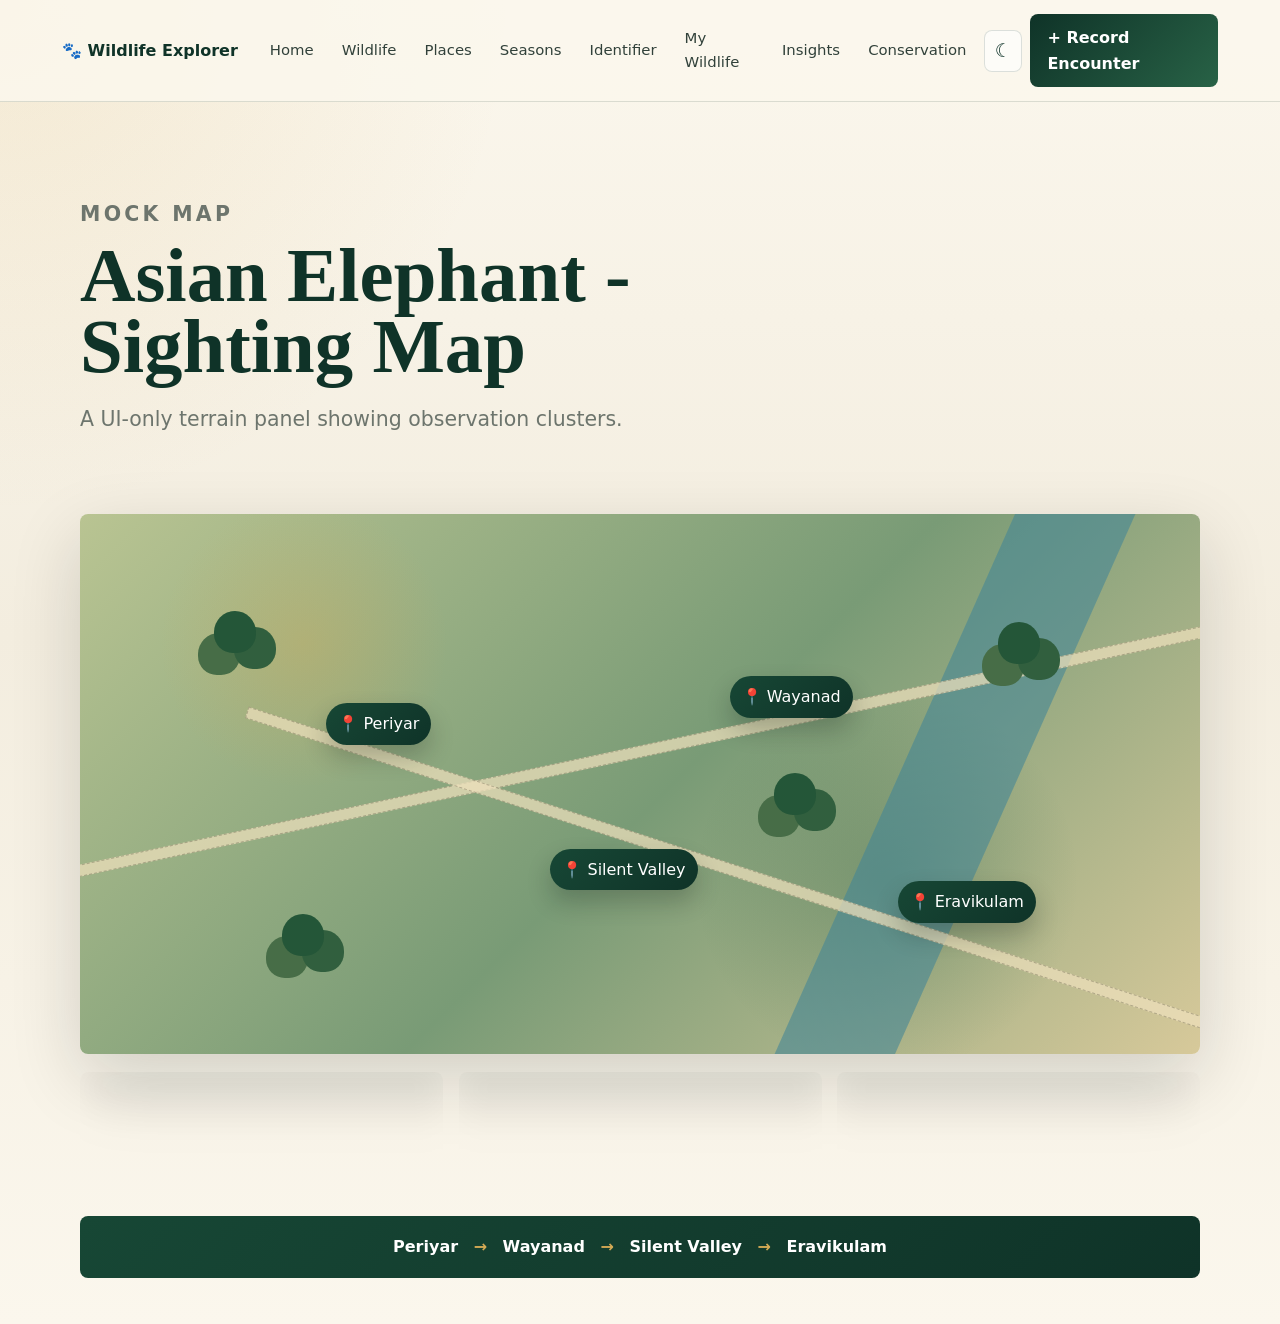
==== animal-map.html @ a48fb43b "fixed directory" ====
<!doctype html>
<html lang="en">
<head><meta charset="utf-8"><meta name="viewport" content="width=device-width, initial-scale=1"><title>Wildlife Explorer | Sighting Map</title><link rel="stylesheet" href="css/style.css"></head>
<body data-page="animal-map">
  <header class="site-header"></header>
  <main class="page-main">
    <section class="page-title reveal"><p class="eyebrow">Mock Map</p><h1>Asian Elephant - Sighting Map</h1><p>A UI-only terrain panel showing observation clusters.</p></section>
    <section class="section">
      <div class="mock-map reveal" id="mockMap">
        <div class="river"></div><div class="road road-a"></div><div class="road road-b"></div>
        <span class="tree t1"></span><span class="tree t2"></span><span class="tree t3"></span><span class="tree t4"></span>
        <button class="map-pin" style="left:22%;top:35%" data-place="Periyar">📍 Periyar</button>
        <button class="map-pin" style="left:58%;top:30%" data-place="Wayanad">📍 Wayanad</button>
        <button class="map-pin" style="left:42%;top:62%" data-place="Silent Valley">📍 Silent Valley</button>
        <button class="map-pin" style="left:73%;top:68%" data-place="Eravikulam">📍 Eravikulam</button>
        <div class="map-popup" id="mapPopup"><strong>Asian Elephant</strong><span>Periyar</span><span>19 September 2026</span><span>6:42 PM</span><span>Monsoon</span></div>
      </div>
      <div class="stat-grid map-stats"><article class="stat-card reveal"><strong data-count="12">0</strong><span>Total Sightings</span></article><article class="stat-card reveal"><strong data-count="4">0</strong><span>Locations</span></article><article class="stat-card reveal"><strong data-count="3">0</strong><span>Seasons</span></article></div>
      <div class="journey reveal">Periyar <span>→</span> Wayanad <span>→</span> Silent Valley <span>→</span> Eravikulam</div>
    </section>
  </main>
  <script src="js/script.js"></script>
</body>
</html>
---- css/style.css ----
:root {
  --forest: #0f3328;
  --forest-2: #174735;
  --charcoal: #101916;
  --moss: #58755b;
  --gold: #d5aa55;
  --sand: #e7dcc4;
  --cream: #fbf7ed;
  --muted: #6d756d;
  --line: rgba(15, 51, 40, .14);
  --glass: rgba(255, 255, 255, .78);
  --surface: rgba(255, 255, 255, .84);
  --surface-strong: #ffffff;
  --chip-bg: #f6ecd1;
  --chip-text: #15382c;
  --active-text: #ffffff;
  --shadow: 0 24px 70px rgba(16, 25, 22, .16);
  --radius: 8px;
}

html[data-theme="dark"] {
  --forest: #9bf0b5;
  --forest-2: #173726;
  --charcoal: #f4fff7;
  --moss: #bde0a8;
  --gold: #ffd56f;
  --sand: #2b342c;
  --cream: #101916;
  --muted: #d1dfd6;
  --line: rgba(244, 255, 247, .2);
  --glass: rgba(18, 34, 27, .94);
  --surface: rgba(19, 39, 30, .96);
  --surface-strong: #182d24;
  --chip-bg: #f0e3bc;
  --chip-text: #0d271d;
  --active-text: #08140f;
  --shadow: 0 24px 70px rgba(0, 0, 0, .44);
}

* { box-sizing: border-box; }
html { scroll-behavior: smooth; }
body {
  margin: 0;
  color: var(--charcoal);
  background:
    radial-gradient(circle at top left, rgba(213, 170, 85, .16), transparent 32rem),
    linear-gradient(180deg, #fbf7ed 0%, #f3eddf 48%, #fbf7ed 100%);
  font-family: Inter, ui-sans-serif, system-ui, -apple-system, BlinkMacSystemFont, "Segoe UI", sans-serif;
  line-height: 1.6;
  transition: background .25s ease, color .25s ease;
  animation: pageFade .45s ease both;
}

html[data-theme="dark"] body {
  background:
    radial-gradient(circle at top left, rgba(239, 200, 111, .12), transparent 32rem),
    linear-gradient(180deg, #07110e 0%, #101916 48%, #07110e 100%);
}

a { color: inherit; text-decoration: none; }
img { display: block; max-width: 100%; }
button, input, select { font: inherit; }

.site-header {
  position: sticky;
  top: 0;
  z-index: 50;
  background: rgba(251, 247, 237, .86);
  backdrop-filter: blur(20px);
  border-bottom: 1px solid var(--line);
}

html[data-theme="dark"] .site-header {
  background: rgba(7, 17, 14, .86);
}

.nav-shell {
  max-width: 1200px;
  margin: 0 auto;
  padding: 14px 22px;
  display: flex;
  align-items: center;
  justify-content: space-between;
  gap: 22px;
}

.logo {
  font-weight: 850;
  color: var(--forest);
  letter-spacing: 0;
  white-space: nowrap;
}

.nav-links {
  display: flex;
  align-items: center;
  gap: 8px;
}

.nav-links a:not(.btn) {
  color: #31413a;
  font-size: .93rem;
  padding: 9px 10px;
  border-radius: var(--radius);
}

html[data-theme="dark"] .nav-links a:not(.btn) {
  color: #d6e5da;
}

.nav-links a.active,
.nav-links a:not(.btn):hover {
  color: var(--forest);
  background: rgba(15, 51, 40, .08);
}

html[data-theme="dark"] .nav-links a.active,
html[data-theme="dark"] .nav-links a:not(.btn):hover {
  color: #07110e;
  background: linear-gradient(135deg, #ffd56f, #9bf0b5);
}

.menu-toggle {
  display: none;
  width: 44px;
  height: 44px;
  border: 1px solid var(--line);
  border-radius: var(--radius);
  background: var(--cream);
}

.theme-toggle {
  width: 42px;
  height: 42px;
  display: inline-grid;
  place-items: center;
  border: 1px solid var(--line);
  border-radius: var(--radius);
  color: var(--forest);
  background: rgba(255, 255, 255, .66);
  cursor: pointer;
  transition: transform .22s ease, background .22s ease, box-shadow .22s ease, color .22s ease;
}

.theme-toggle:hover {
  transform: translateY(-2px);
  box-shadow: 0 14px 30px rgba(16, 25, 22, .14);
}

.theme-icon {
  font-size: 1.18rem;
  line-height: 1;
}

html[data-theme="dark"] .theme-toggle,
html[data-theme="dark"] .menu-toggle,
html[data-theme="dark"] .nav-links {
  background: rgba(20, 32, 27, .88);
}

.menu-toggle span {
  display: block;
  width: 20px;
  height: 2px;
  margin: 5px auto;
  background: linear-gradient(135deg, var(--forest-2), #0f3328);
}

.btn {
  display: inline-flex;
  align-items: center;
  justify-content: center;
  min-height: 42px;
  padding: 11px 17px;
  border: 0;
  border-radius: var(--radius);
  font-weight: 800;
  cursor: pointer;
  position: relative;
  overflow: hidden;
  transition: transform .22s ease, box-shadow .22s ease, background .22s ease, color .22s ease;
}

.btn:hover { transform: translateY(-2px); box-shadow: 0 14px 30px rgba(16, 25, 22, .18); }
.btn-primary { color: white; background: linear-gradient(135deg, var(--forest), #286246); }
.btn-ghost { color: white; border: 1px solid rgba(255,255,255,.48); background: rgba(255,255,255,.13); backdrop-filter: blur(12px); }
.btn-light { color: var(--chip-text); background: var(--chip-bg); }

.btn::after {
  content: "";
  position: absolute;
  inset: 0;
  background: linear-gradient(110deg, transparent 0%, rgba(255,255,255,.34) 48%, transparent 70%);
  transform: translateX(-120%);
  transition: transform .45s ease;
}

.btn:hover::after { transform: translateX(120%); }

html[data-theme="dark"] .btn-primary,
html[data-theme="dark"] .chip.active,
html[data-theme="dark"] .season-cards button.active,
html[data-theme="dark"] .season-strip .active {
  color: var(--active-text);
  background: linear-gradient(135deg, #efc86f, #8ed7a5);
}

.hero {
  min-height: 86vh;
  position: relative;
  display: grid;
  align-items: end;
  isolation: isolate;
  background:
    linear-gradient(135deg, rgba(15, 51, 40, .9), rgba(16, 25, 22, .42)),
    var(--hero),
    linear-gradient(135deg, var(--forest), var(--moss));
  background-size: cover;
  background-position: center;
  animation: heroDrift 18s ease-in-out infinite alternate;
}

.hero::after {
  content: "";
  position: absolute;
  inset: 0;
  z-index: -1;
  pointer-events: none;
  background-image:
    linear-gradient(120deg, rgba(255,255,255,.16) 0 1px, transparent 1px 100%),
    linear-gradient(120deg, rgba(255,213,111,.12) 0 1px, transparent 1px 100%);
  background-size: 92px 92px, 148px 148px;
  opacity: .24;
  animation: rainLines 7s linear infinite;
}

.compact-hero { min-height: 58vh; }

.home-hero {
  background:
    linear-gradient(90deg, rgba(7, 17, 14, .9) 0%, rgba(15, 51, 40, .72) 38%, rgba(15, 51, 40, .22) 68%, rgba(7, 17, 14, .1) 100%),
    var(--hero),
    linear-gradient(135deg, var(--forest), var(--moss));
  background-size: cover;
  background-position: center, right center, center;
}

.home-hero .hero-overlay {
  background: linear-gradient(180deg, rgba(16,25,22,.02), rgba(16,25,22,.36));
}
.hero-overlay {
  position: absolute;
  inset: 0;
  z-index: -1;
  background: linear-gradient(180deg, rgba(16,25,22,.05), rgba(16,25,22,.72));
}

.hero-content {
  width: min(1120px, calc(100% - 40px));
  margin: 0 auto;
  padding: 100px 0 82px;
  color: white;
}

.hero-content h1,
.page-title h1 {
  margin: 0;
  max-width: 760px;
  font-family: Georgia, "Times New Roman", serif;
  font-size: clamp(3rem, 7vw, 6.8rem);
  line-height: .92;
  letter-spacing: 0;
}

.hero-content p,
.page-title p {
  max-width: 650px;
  font-size: clamp(1rem, 2vw, 1.28rem);
  color: rgba(255,255,255,.86);
}

.page-title p { color: var(--muted); }
.hero-actions { display: flex; gap: 12px; flex-wrap: wrap; margin-top: 28px; }
.eyebrow {
  margin: 0 0 10px;
  color: var(--gold);
  font-size: .78rem;
  font-weight: 900;
  text-transform: uppercase;
  letter-spacing: .16em;
}

.section, .page-title {
  width: min(1120px, calc(100% - 40px));
  margin: 0 auto;
}

.page-main { padding-top: 58px; }
.section { padding: 46px 0; }
.page-title { padding: 38px 0 12px; }
.page-title h1 { color: var(--forest); font-size: clamp(2.6rem, 6vw, 5rem); }
.page-title p { color: var(--muted); }
.section-heading { margin-bottom: 20px; }
.section-heading h2, .chart-card h2, .season-panel h2 {
  margin: 0;
  color: var(--forest);
  font-family: Georgia, "Times New Roman", serif;
  font-size: clamp(1.8rem, 4vw, 3rem);
}

.stat-grid {
  display: grid;
  grid-template-columns: repeat(5, minmax(0, 1fr));
  gap: 16px;
}

.stat-card, .info-card, .fact-card, .chart-card, .identifier-shell, .form-shell, .filters-panel {
  border: 1px solid var(--line);
  border-radius: var(--radius);
  background: var(--glass);
  box-shadow: var(--shadow);
  backdrop-filter: blur(16px);
  transition: transform .24s ease, border-color .24s ease, box-shadow .24s ease;
}

.stat-card:hover, .info-card:hover, .fact-card:hover, .chart-card:hover {
  transform: translateY(-4px);
  border-color: rgba(213, 170, 85, .46);
}

.stat-card {
  min-height: 126px;
  padding: 20px;
  display: grid;
  align-content: center;
  gap: 8px;
}

.stat-card .icon { font-size: 1.9rem; }
.stat-card strong {
  color: var(--forest);
  font-size: clamp(1.55rem, 3vw, 2.25rem);
  line-height: 1;
}
.stat-card span { color: var(--muted); font-weight: 750; }

.encounter-feature {
  display: grid;
  grid-template-columns: minmax(260px, 42%) 1fr;
  gap: 28px;
  overflow: hidden;
  border-radius: var(--radius);
  background: linear-gradient(135deg, var(--forest-2), #0f3328);
  color: white;
  box-shadow: var(--shadow);
}

.encounter-feature img {
  width: 100%;
  height: 100%;
  min-height: 330px;
  object-fit: cover;
}

.encounter-feature > div { padding: 38px; align-self: center; }
.encounter-feature h2 { margin: 0; font-family: Georgia, "Times New Roman", serif; font-size: clamp(2rem, 5vw, 4rem); }
.meta-line { display: flex; gap: 10px; flex-wrap: wrap; margin: 18px 0 24px; }
.meta-line span { padding: 7px 10px; border-radius: var(--radius); background: rgba(255,255,255,.13); }

.card-grid, .place-grid, .encounter-grid, .info-grid, .medal-grid, .analytics-grid {
  display: grid;
  grid-template-columns: repeat(4, minmax(0, 1fr));
  gap: 18px;
}

.wildlife-grid {
  grid-template-columns: repeat(3, minmax(0, 1fr));
  gap: 24px;
}

.animal-card, .place-card, .encounter-card {
  overflow: hidden;
  border: 1px solid var(--line);
  border-radius: var(--radius);
  background: var(--surface);
  box-shadow: 0 18px 45px rgba(16,25,22,.11);
  transition: transform .24s ease, box-shadow .24s ease, border-color .24s ease;
}

html[data-theme="dark"] .animal-card,
html[data-theme="dark"] .encounter-card,
html[data-theme="dark"] .timeline div,
html[data-theme="dark"] .season-panel,
html[data-theme="dark"] .season-strip span,
html[data-theme="dark"] .suggestion-card,
html[data-theme="dark"] input,
html[data-theme="dark"] select,
html[data-theme="dark"] .chip,
html[data-theme="dark"] .season-cards button {
  background: var(--surface);
  color: var(--charcoal);
}

.animal-card:hover, .place-card:hover, .encounter-card:hover {
  transform: translateY(-6px);
  box-shadow: var(--shadow);
}

.image-frame {
  height: 210px;
  overflow: hidden;
  background: linear-gradient(135deg, var(--forest), var(--moss));
}

.image-frame img { width: 100%; height: 100%; object-fit: cover; transition: transform .45s ease; }
.animal-card:hover img, .place-card:hover img, .encounter-card:hover img { transform: scale(1.06); }
.card-body { padding: 18px; }
.animal-card .card-body {
  padding: 20px;
  display: flex;
  min-height: 286px;
  flex-direction: column;
}
.card-body h3 { margin: 0 0 6px; color: var(--forest); font-size: 1.15rem; }
.card-body p { margin: 0 0 14px; color: var(--muted); }
.card-actions {
  display: flex;
  align-items: flex-start;
  flex-direction: column;
  gap: 12px;
  margin-top: auto;
  padding-top: 8px;
}
.card-actions .btn {
  width: auto;
  min-height: 44px;
}
.status-pill {
  display: inline-flex;
  align-items: center;
  min-height: 28px;
  padding: 4px 9px;
  border-radius: 999px;
  color: var(--chip-text);
  background: var(--chip-bg);
  font-size: .78rem;
  font-weight: 850;
}
.endangered { color: #641d12; background: #ffd0c2; }

.conservation-band {
  display: flex;
  align-items: center;
  justify-content: space-between;
  gap: 22px;
  padding: 36px;
  border-radius: var(--radius);
  color: white;
  background:
    linear-gradient(135deg, rgba(15,51,40,.94), rgba(88,117,91,.72)),
    url("https://images.unsplash.com/photo-1516026672322-bc52d61a55d5?auto=format&fit=crop&w=1400&q=80") center/cover;
  box-shadow: var(--shadow);
}
.conservation-band h2 { margin: 0; font-family: Georgia, "Times New Roman", serif; font-size: clamp(2rem, 5vw, 4rem); }

.toolbar, .filters-panel {
  display: flex;
  gap: 12px;
  flex-wrap: wrap;
  align-items: center;
  margin-bottom: 22px;
}

.search-input, input, select {
  min-height: 48px;
  padding: 12px 14px;
  border: 1px solid var(--line);
  border-radius: var(--radius);
  background: var(--surface);
  color: var(--charcoal);
  outline: none;
}

html[data-theme="dark"] .search-input,
html[data-theme="dark"] input,
html[data-theme="dark"] select {
  background: rgba(7, 17, 14, .72);
  color: var(--charcoal);
}

.search-input { flex: 1 1 280px; }
.filter-row { display: flex; gap: 8px; flex-wrap: wrap; }
.chip, .season-cards button {
  min-height: 42px;
  border: 1px solid var(--line);
  border-radius: var(--radius);
  background: var(--chip-bg);
  color: var(--chip-text);
  font-weight: 850;
  cursor: pointer;
  transition: transform .2s ease, box-shadow .2s ease, background .2s ease, color .2s ease;
}
.chip { padding: 9px 14px; }
.chip:hover, .season-cards button:hover {
  transform: translateY(-2px);
  box-shadow: 0 12px 24px rgba(16,25,22,.14);
}
.chip.active, .season-cards button.active { color: var(--active-text); background: var(--forest); }

.info-grid { grid-template-columns: repeat(3, minmax(0, 1fr)); }
.info-card, .fact-card, .chart-card { padding: 22px; }
.info-card h3 { margin: 0 0 8px; color: var(--forest); }
.facts-grid { grid-template-columns: repeat(3, minmax(0, 1fr)); }
.timeline {
  border-left: 3px solid var(--gold);
  display: grid;
  gap: 18px;
  margin-bottom: 22px;
}
.timeline div {
  position: relative;
  margin-left: 22px;
  padding: 16px 18px;
  border-radius: var(--radius);
  background: var(--surface);
  border: 1px solid var(--line);
}
.timeline div::before {
  content: "";
  position: absolute;
  left: -31px;
  top: 22px;
  width: 14px;
  height: 14px;
  border-radius: 50%;
  background: var(--gold);
  box-shadow: 0 0 0 5px rgba(213,170,85,.22);
}
.timeline time, .timeline span { display: block; color: var(--muted); }
.timeline strong { color: var(--forest); font-size: 1.15rem; }

.mock-map {
  position: relative;
  min-height: 540px;
  overflow: hidden;
  border-radius: var(--radius);
  background:
    radial-gradient(circle at 20% 24%, rgba(213,170,85,.32), transparent 9rem),
    radial-gradient(circle at 72% 68%, rgba(28,89,61,.28), transparent 12rem),
    linear-gradient(135deg, #b9c492, #799b76 52%, #d7c99a);
  box-shadow: var(--shadow);
}
.river, .road { position: absolute; pointer-events: none; }
.river {
  inset: -10% 18% auto auto;
  width: 110px;
  height: 130%;
  background: rgba(66,133,151,.58);
  transform: rotate(24deg);
  filter: blur(.4px);
  animation: riverFlow 6s ease-in-out infinite alternate;
}
.road {
  width: 120%;
  height: 12px;
  background: rgba(239,225,189,.72);
  border: 1px dashed rgba(74,70,52,.32);
}
.road-a { left: -8%; top: 42%; transform: rotate(-12deg); }
.road-b { left: 12%; top: 74%; transform: rotate(18deg); }
.tree {
  position: absolute;
  width: 42px;
  height: 42px;
  border-radius: 50% 50% 45% 45%;
  background: #245638;
  box-shadow: 20px 16px 0 #315f3e, -16px 22px 0 #476d47;
  transform-origin: bottom center;
  animation: treeSway 4.8s ease-in-out infinite alternate;
}
.t1{left:12%;top:18%}.t2{left:82%;top:20%}.t3{left:18%;top:74%}.t4{left:62%;top:48%}
.map-pin {
  position: absolute;
  z-index: 3;
  border: 0;
  border-radius: 999px;
  padding: 8px 12px;
  color: var(--active-text);
  background: linear-gradient(135deg, var(--forest-2), #0f3328);
  box-shadow: 0 12px 25px rgba(16,25,22,.24);
  cursor: pointer;
  animation: pinPulse 2.2s ease-in-out infinite;
  transition: transform .2s ease, box-shadow .2s ease;
}
.map-pin:hover { transform: translateY(-3px) scale(1.04); }
.map-popup {
  position: absolute;
  left: 22%;
  top: 35%;
  z-index: 5;
  width: 210px;
  display: none;
  padding: 14px;
  border-radius: var(--radius);
  background: var(--surface-strong);
  box-shadow: var(--shadow);
}
.map-popup.open { display: grid; animation: pop .22s ease both; }
.map-popup span { color: var(--muted); }
.map-stats { grid-template-columns: repeat(3, minmax(0, 1fr)); margin-top: 18px; }
.journey {
  margin-top: 18px;
  padding: 18px;
  border-radius: var(--radius);
  background: linear-gradient(135deg, var(--forest-2), #0f3328);
  color: white;
  font-weight: 850;
  text-align: center;
}
.journey span { color: var(--gold); margin: 0 10px; }

.place-grid { grid-template-columns: repeat(3, minmax(0, 1fr)); }
.place-card {
  min-height: 360px;
  display: grid;
  align-items: end;
  color: white;
  background-size: cover;
  background-position: center;
  position: relative;
  isolation: isolate;
}
.place-card::before {
  content: "";
  position: absolute;
  inset: 0;
  z-index: -1;
  background:
    linear-gradient(180deg, rgba(16,25,22,.06), rgba(16,25,22,.88)),
    radial-gradient(circle at 18% 84%, rgba(213,170,85,.24), transparent 14rem);
}
.place-card .card-body p { color: rgba(255,255,255,.84); }
.place-card h3 { color: white; font-family: Georgia, "Times New Roman", serif; font-size: 2rem; }
.place-card .card-body { padding: 24px; }
.place-card .btn {
  width: fit-content;
  min-width: 96px;
  margin-top: 10px;
}

.medal-grid { grid-template-columns: repeat(2, minmax(0, 1fr)); }
.medal-card {
  padding: 28px;
  border-radius: var(--radius);
  background: linear-gradient(135deg, var(--forest-2), #0f3328);
  color: white;
  box-shadow: var(--shadow);
}
.medal-card span { font-size: 2.2rem; }
.medal-card h3 { margin: 4px 0; font-family: Georgia, "Times New Roman", serif; font-size: 2.2rem; }
.season-strip, .season-cards {
  display: grid;
  grid-template-columns: repeat(4, minmax(0, 1fr));
  gap: 12px;
}
.season-strip span {
  padding: 18px;
  border-radius: var(--radius);
  background: var(--chip-bg);
  color: var(--chip-text);
  font-weight: 850;
  text-align: center;
}
.season-strip .active { color: var(--active-text); background: var(--forest); }
.season-cards button { min-height: 120px; font-size: 1.25rem; }
.season-panel { margin-top: 20px; padding: 24px; border-radius: var(--radius); background: var(--surface); border: 1px solid var(--line); }
.mini-list { display: flex; gap: 10px; flex-wrap: wrap; }
.mini-list span {
  padding: 9px 12px;
  border-radius: 999px;
  background: var(--chip-bg);
  font-weight: 850;
  color: var(--chip-text);
  animation: pop .28s ease both;
}

.identifier-shell, .form-shell { padding: 24px; }
.form-grid {
  display: grid;
  grid-template-columns: repeat(2, minmax(0, 1fr));
  gap: 16px;
}
label { display: grid; gap: 7px; color: var(--forest); font-weight: 850; }

.time-field {
  align-self: start;
}

.fancy-time {
  display: grid;
  grid-template-columns: 42px 1fr auto;
  align-items: center;
  min-height: 52px;
  border: 1px solid var(--line);
  border-radius: var(--radius);
  background:
    linear-gradient(135deg, rgba(213, 170, 85, .18), rgba(142, 215, 165, .12)),
    rgba(255, 255, 255, .76);
  overflow: hidden;
  box-shadow: inset 0 1px 0 rgba(255, 255, 255, .3);
}

.fancy-time input {
  min-height: 50px;
  border: 0;
  border-radius: 0;
  background: transparent;
  font-weight: 900;
}

.time-icon {
  display: grid;
  place-items: center;
  width: 42px;
  height: 100%;
  color: #07110e;
  background: linear-gradient(135deg, #efc86f, #8ed7a5);
}

.time-period {
  margin-right: 12px;
  padding: 5px 8px;
  border-radius: 999px;
  color: var(--chip-text);
  background: var(--chip-bg);
  font-size: .76rem;
  font-weight: 950;
}

.time-presets {
  display: grid;
  grid-template-columns: repeat(4, minmax(0, 1fr));
  gap: 7px;
}

.time-presets button {
  min-height: 34px;
  border: 1px solid var(--line);
  border-radius: var(--radius);
  color: var(--chip-text);
  background: var(--chip-bg);
  font-size: .82rem;
  font-weight: 850;
  cursor: pointer;
  transition: transform .2s ease, background .2s ease;
}

.time-presets button:hover,
.time-presets button.active {
  transform: translateY(-1px);
  color: #07110e;
  background: linear-gradient(135deg, #efc86f, #8ed7a5);
}

html[data-theme="dark"] .fancy-time {
  background:
    linear-gradient(135deg, rgba(239, 200, 111, .16), rgba(142, 215, 165, .1)),
    rgba(7, 17, 14, .72);
}

html[data-theme="dark"] .time-period,
html[data-theme="dark"] .time-presets button {
  background: rgba(20, 32, 27, .78);
}

.suggestion-panel {
  margin: 18px 0;
  display: grid;
  grid-template-columns: repeat(2, minmax(0, 1fr));
  gap: 14px;
}
.suggestion-card {
  padding: 18px;
  border: 1px solid var(--line);
  border-radius: var(--radius);
  background: var(--surface);
}
.suggestion-card span { font-size: 1.7rem; }
.suggestion-card h3 { margin: 4px 0; color: var(--forest); }
.warning-card {
  display: none;
  padding: 18px;
  margin: 18px 0;
  border-radius: var(--radius);
  color: #6b3512;
  background: #f5dfb2;
}
.warning-card.show { display: grid; gap: 12px; }
.filters-panel {
  padding: 16px;
  display: grid;
  grid-template-columns: 2fr repeat(4, 1fr);
}
.encounter-grid { grid-template-columns: repeat(3, minmax(0, 1fr)); }

.modal {
  position: fixed;
  inset: 0;
  z-index: 90;
  display: none;
  place-items: center;
  padding: 20px;
  background: rgba(16,25,22,.58);
  backdrop-filter: blur(10px);
}
.modal.open { display: grid; }
.modal-card {
  position: relative;
  width: min(420px, 100%);
  padding: 34px;
  border-radius: var(--radius);
  background: var(--cream);
  text-align: center;
  box-shadow: var(--shadow);
  animation: pop .22s ease both;
}

html[data-theme="dark"] .modal-card {
  background: #101916;
}
.modal-close {
  position: absolute;
  right: 14px;
  top: 12px;
  border: 0;
  background: transparent;
  font-size: 1.7rem;
  cursor: pointer;
}
.success-icon {
  width: 66px;
  height: 66px;
  display: grid;
  place-items: center;
  margin: 0 auto 12px;
  border-radius: 50%;
  color: var(--active-text);
  background: var(--forest);
  font-size: 2rem;
  font-weight: 900;
}
@keyframes pop { from { transform: scale(.94); opacity: 0; } to { transform: scale(1); opacity: 1; } }

.analytics-grid { grid-template-columns: 1.2fr .8fr; }
.bar-chart { display: grid; gap: 14px; }
.bar-row { display: grid; grid-template-columns: 140px 1fr 34px; gap: 12px; align-items: center; }
.bar-track { height: 14px; border-radius: 999px; background: rgba(15,51,40,.1); overflow: hidden; }
.bar-fill { height: 100%; border-radius: inherit; background: linear-gradient(90deg, var(--forest), var(--gold)); }
.bar-fill {
  transform-origin: left center;
  animation: barGrow .8s ease-out both;
}
.season-bars {
  min-height: 280px;
  display: grid;
  grid-template-columns: repeat(4, 1fr);
  align-items: end;
  gap: 12px;
}
.season-bars span {
  display: flex;
  align-items: end;
  justify-content: center;
  padding: 12px 4px;
  border-radius: var(--radius) var(--radius) 0 0;
  color: white;
  background: linear-gradient(180deg, var(--gold), var(--forest));
  font-weight: 850;
  transform-origin: bottom center;
  animation: barRise .7s ease-out both;
}

.reveal { opacity: 0; transform: translateY(18px); transition: opacity .7s ease, transform .7s ease; transition-delay: var(--reveal-delay, 0ms); }
.reveal.visible { opacity: 1; transform: translateY(0); }
.reveal.visible:nth-child(2) { --reveal-delay: 70ms; }
.reveal.visible:nth-child(3) { --reveal-delay: 140ms; }
.reveal.visible:nth-child(4) { --reveal-delay: 210ms; }
.reveal.visible:nth-child(5) { --reveal-delay: 280ms; }
.reveal.visible:nth-child(6) { --reveal-delay: 350ms; }

@keyframes pageFade { from { opacity: 0; } to { opacity: 1; } }
@keyframes heroDrift { from { background-position: center, center, center; } to { background-position: center, 54% 48%, center; } }
@keyframes rainLines { from { background-position: 0 0, 0 0; } to { background-position: 92px 184px, 148px 296px; } }
@keyframes riverFlow { from { opacity: .48; } to { opacity: .72; } }
@keyframes treeSway { from { transform: rotate(-1deg); } to { transform: rotate(1.5deg); } }
@keyframes pinPulse {
  0%, 100% { box-shadow: 0 12px 25px rgba(16,25,22,.24), 0 0 0 0 rgba(213,170,85,.34); }
  50% { box-shadow: 0 14px 30px rgba(16,25,22,.28), 0 0 0 10px rgba(213,170,85,0); }
}
@keyframes barGrow { from { transform: scaleX(0); } to { transform: scaleX(1); } }
@keyframes barRise { from { transform: scaleY(.05); opacity: .4; } to { transform: scaleY(1); opacity: 1; } }

@media (prefers-reduced-motion: reduce) {
  *, *::before, *::after {
    animation-duration: .001ms !important;
    animation-iteration-count: 1 !important;
    scroll-behavior: auto !important;
    transition-duration: .001ms !important;
  }
}

@media (max-width: 980px) {
  .menu-toggle { display: block; }
  .nav-links {
    position: absolute;
    left: 20px;
    right: 20px;
    top: 72px;
    display: none;
    flex-direction: column;
    align-items: stretch;
    padding: 16px;
    border: 1px solid var(--line);
    border-radius: var(--radius);
    background: var(--cream);
    box-shadow: var(--shadow);
  }
  .nav-links.open { display: flex; }
  .nav-links a { width: 100%; }
  .stat-grid, .card-grid, .place-grid, .encounter-grid, .info-grid { grid-template-columns: repeat(2, minmax(0, 1fr)); }
  .encounter-feature, .analytics-grid, .filters-panel { grid-template-columns: 1fr; }
  .season-cards, .season-strip { grid-template-columns: repeat(2, minmax(0, 1fr)); }
}

@media (max-width: 640px) {
  .section, .page-title, .hero-content { width: min(100% - 28px, 1120px); }
  .hero { min-height: 76vh; }
  .compact-hero { min-height: 52vh; }
  .hero-actions, .conservation-band { align-items: stretch; flex-direction: column; }
  .btn { width: 100%; }
  .stat-grid, .card-grid, .place-grid, .encounter-grid, .info-grid, .medal-grid, .form-grid, .suggestion-panel, .map-stats, .facts-grid { grid-template-columns: 1fr; }
  .encounter-feature > div, .conservation-band { padding: 24px; }
  .mock-map { min-height: 430px; }
  .bar-row { grid-template-columns: 1fr; gap: 6px; }
  .season-cards, .season-strip { grid-template-columns: 1fr; }
  .time-presets { grid-template-columns: repeat(2, minmax(0, 1fr)); }
}
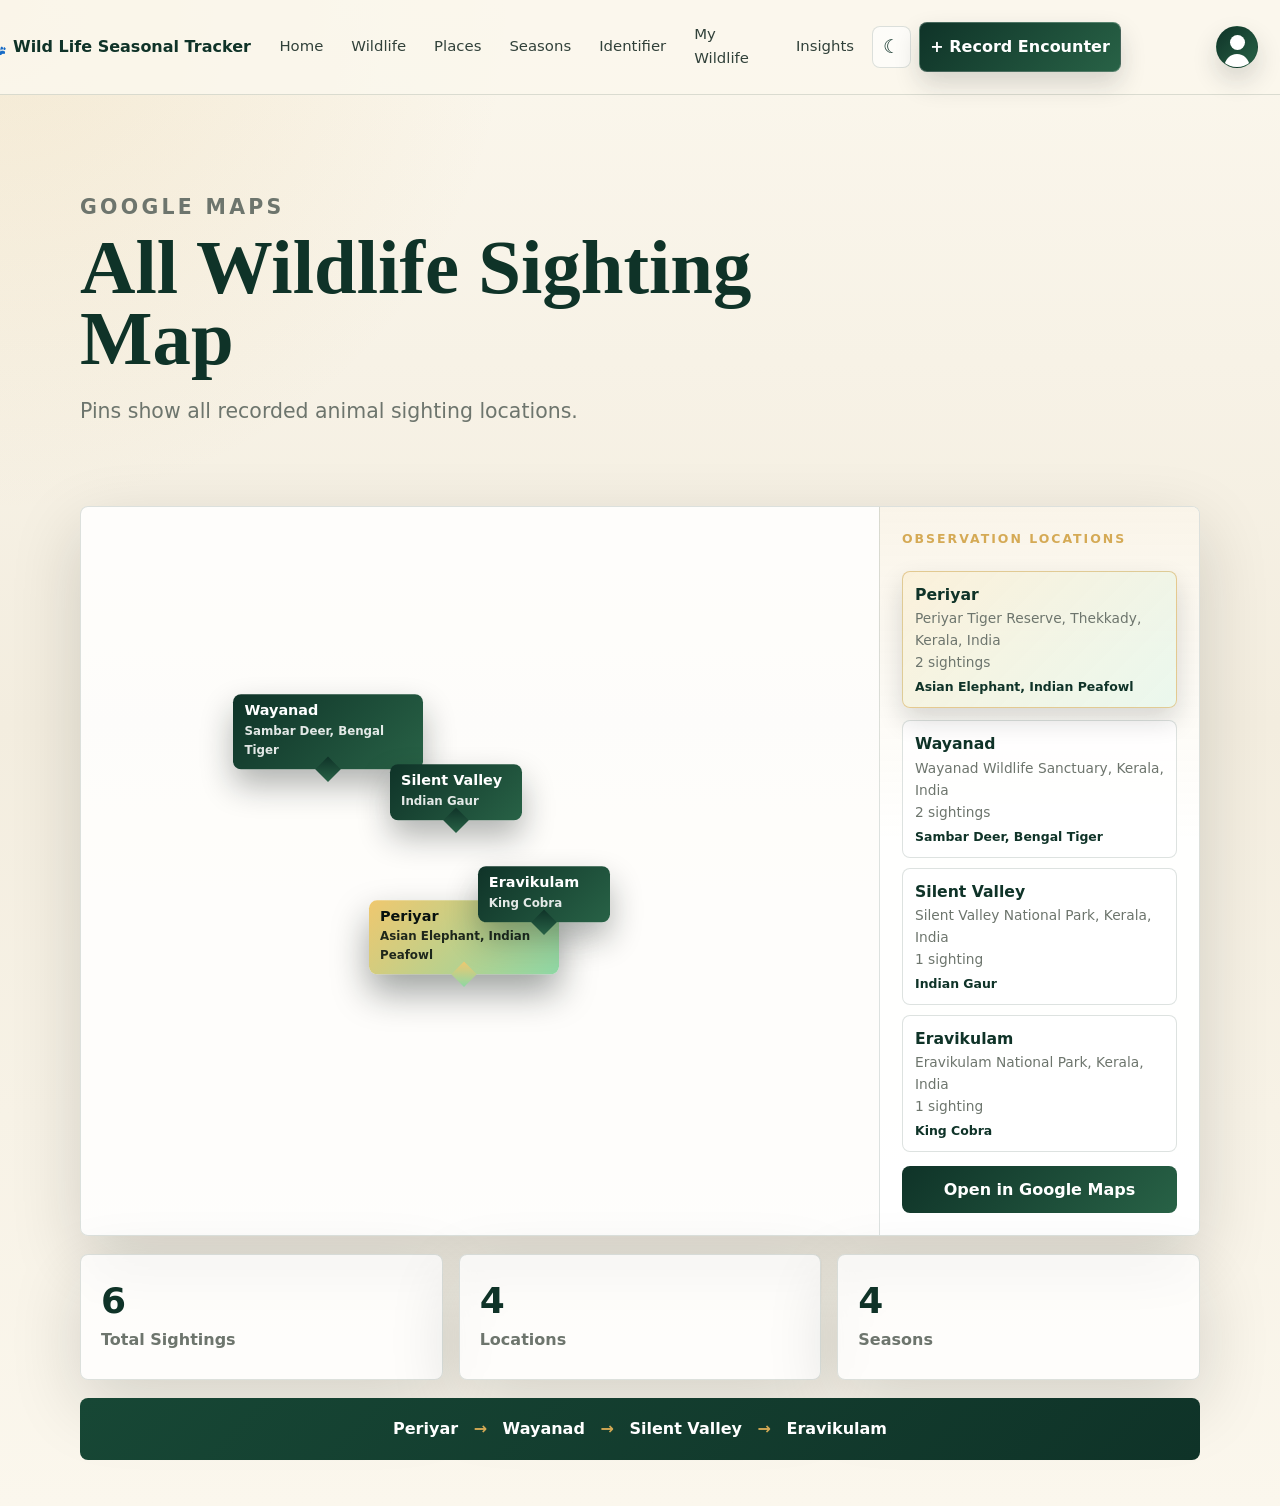
==== commit 8cbff425: "added authentication" ====
--- a/animal-map.html
+++ b/animal-map.html
@@ -1,24 +1,27 @@
 <!doctype html>
 <html lang="en">
-<head><meta charset="utf-8"><meta name="viewport" content="width=device-width, initial-scale=1"><title>Wildlife Explorer | Sighting Map</title><link rel="stylesheet" href="css/style.css"></head>
+<head><meta charset="utf-8"><meta name="viewport" content="width=device-width, initial-scale=1"><title>Wild Life Seasonal Tracker | Sighting Map</title><link rel="stylesheet" href="css/style.css"></head>
 <body data-page="animal-map">
   <header class="site-header"></header>
   <main class="page-main">
-    <section class="page-title reveal"><p class="eyebrow">Mock Map</p><h1>Asian Elephant - Sighting Map</h1><p>A UI-only terrain panel showing observation clusters.</p></section>
+    <section class="page-title reveal"><p class="eyebrow">Google Maps</p><h1 id="mapTitle">Wildlife Sighting Map</h1><p id="mapSubtitle">Live Google Maps views for this animal's recorded locations.</p></section>
     <section class="section">
-      <div class="mock-map reveal" id="mockMap">
-        <div class="river"></div><div class="road road-a"></div><div class="road road-b"></div>
-        <span class="tree t1"></span><span class="tree t2"></span><span class="tree t3"></span><span class="tree t4"></span>
-        <button class="map-pin" style="left:22%;top:35%" data-place="Periyar">📍 Periyar</button>
-        <button class="map-pin" style="left:58%;top:30%" data-place="Wayanad">📍 Wayanad</button>
-        <button class="map-pin" style="left:42%;top:62%" data-place="Silent Valley">📍 Silent Valley</button>
-        <button class="map-pin" style="left:73%;top:68%" data-place="Eravikulam">📍 Eravikulam</button>
-        <div class="map-popup" id="mapPopup"><strong>Asian Elephant</strong><span>Periyar</span><span>19 September 2026</span><span>6:42 PM</span><span>Monsoon</span></div>
+      <div class="real-map-shell reveal" id="googleMapShell">
+        <div class="map-frame-area">
+          <iframe class="google-map" id="googleMapFrame" title="Google map of Periyar Tiger Reserve" src="https://www.google.com/maps?q=Periyar%20Tiger%20Reserve%2C%20Thekkady%2C%20Kerala%2C%20India&output=embed" loading="lazy" referrerpolicy="no-referrer-when-downgrade"></iframe>
+          <div class="map-pin-layer" id="mapPinLayer" aria-label="Animal sighting pins"></div>
+        </div>
+        <aside class="map-location-panel">
+          <p class="eyebrow">Observation Locations</p>
+          <div class="map-location-list" id="mapLocationList"></div>
+          <a class="btn btn-primary" id="mapExternalLink" href="https://www.google.com/maps/search/?api=1&query=Periyar%20Tiger%20Reserve%2C%20Thekkady%2C%20Kerala%2C%20India" target="_blank" rel="noopener">Open in Google Maps</a>
+        </aside>
       </div>
-      <div class="stat-grid map-stats"><article class="stat-card reveal"><strong data-count="12">0</strong><span>Total Sightings</span></article><article class="stat-card reveal"><strong data-count="4">0</strong><span>Locations</span></article><article class="stat-card reveal"><strong data-count="3">0</strong><span>Seasons</span></article></div>
-      <div class="journey reveal">Periyar <span>→</span> Wayanad <span>→</span> Silent Valley <span>→</span> Eravikulam</div>
+      <div class="stat-grid map-stats" id="mapStats"></div>
+      <div class="journey reveal" id="mapJourney"></div>
     </section>
   </main>
   <script src="js/script.js"></script>
 </body>
 </html>
+
--- a/css/style.css
+++ b/css/style.css
@@ -78,13 +78,16 @@
   max-width: 1200px;
   margin: 0 auto;
   padding: 14px 22px;
-  display: flex;
+  display: grid;
+  grid-template-columns: minmax(260px, 1fr) auto minmax(150px, 1fr);
   align-items: center;
-  justify-content: space-between;
+  justify-content: center;
   gap: 22px;
+  position: relative;
 }
 
 .logo {
+  justify-self: start;
   font-weight: 850;
   color: var(--forest);
   letter-spacing: 0;
@@ -92,9 +95,11 @@
 }
 
 .nav-links {
+  justify-self: center;
   display: flex;
   align-items: center;
   gap: 8px;
+  justify-content: center;
 }
 
 .nav-links a:not(.btn) {
@@ -122,6 +127,7 @@
 
 .menu-toggle {
   display: none;
+  justify-self: end;
   width: 44px;
   height: 44px;
   border: 1px solid var(--line);
@@ -153,8 +159,7 @@
 }
 
 html[data-theme="dark"] .theme-toggle,
-html[data-theme="dark"] .menu-toggle,
-html[data-theme="dark"] .nav-links {
+html[data-theme="dark"] .menu-toggle {
   background: rgba(20, 32, 27, .88);
 }
 
@@ -186,6 +191,120 @@
 .btn-ghost { color: white; border: 1px solid rgba(255,255,255,.48); background: rgba(255,255,255,.13); backdrop-filter: blur(12px); }
 .btn-light { color: var(--chip-text); background: var(--chip-bg); }
 
+.nav-cta {
+  min-width: 176px;
+  min-height: 46px;
+  padding: 11px 18px;
+  border: 1px solid rgba(255, 255, 255, .22);
+  border-radius: 8px;
+  white-space: nowrap;
+  box-shadow: 0 12px 26px rgba(16, 25, 22, .16);
+}
+
+.auth-trigger {
+  min-height: 40px;
+  padding: 9px 14px;
+}
+
+.account-menu {
+  position: fixed;
+  top: 26px;
+  right: 22px;
+  z-index: 70;
+}
+
+.account-button {
+  width: 42px;
+  height: 42px;
+  display: grid;
+  place-items: center;
+  border: 1px solid var(--line);
+  border-radius: 50%;
+  color: white;
+  background: linear-gradient(135deg, var(--forest), #286246);
+  box-shadow: 0 12px 26px rgba(16, 25, 22, .16);
+  cursor: pointer;
+  overflow: hidden;
+  transition: transform .22s ease, box-shadow .22s ease;
+}
+
+.account-button:hover {
+  transform: translateY(-2px);
+  box-shadow: 0 16px 32px rgba(16, 25, 22, .22);
+}
+
+.account-button span {
+  width: 15px;
+  height: 15px;
+  position: relative;
+  border-radius: 50%;
+  background: currentColor;
+  transform: translateY(-5px);
+}
+
+.account-button span::after {
+  content: "";
+  position: absolute;
+  left: 50%;
+  top: 19px;
+  width: 25px;
+  height: 14px;
+  border-radius: 999px 999px 0 0;
+  background: currentColor;
+  transform: translateX(-50%);
+}
+
+.account-panel {
+  position: absolute;
+  right: 0;
+  top: calc(100% + 12px);
+  z-index: 80;
+  width: 260px;
+  display: grid;
+  gap: 7px;
+  padding: 16px;
+  border: 1px solid var(--line);
+  border-radius: var(--radius);
+  background: var(--surface-strong);
+  box-shadow: var(--shadow);
+  opacity: 0;
+  pointer-events: none;
+  transform: translateY(8px) scale(.98);
+  transition: opacity .2s ease, transform .2s ease;
+}
+
+.account-menu.open .account-panel {
+  opacity: 1;
+  pointer-events: auto;
+  transform: translateY(0) scale(1);
+}
+
+.account-panel strong {
+  color: var(--forest);
+  font-size: 1rem;
+}
+
+.account-panel p {
+  margin: 0 0 8px;
+  color: var(--muted);
+  overflow-wrap: anywhere;
+}
+
+.account-panel .btn {
+  width: 100%;
+}
+
+.account-auth-actions {
+  display: grid;
+  gap: 8px;
+}
+
+.account-auth-actions[hidden],
+.auth-trigger[hidden],
+.auth-logout[hidden] {
+  display: none !important;
+}
+
 .btn::after {
   content: "";
   position: absolute;
@@ -203,6 +322,153 @@
 html[data-theme="dark"] .season-strip .active {
   color: var(--active-text);
   background: linear-gradient(135deg, #efc86f, #8ed7a5);
+}
+
+.auth-modal {
+  position: fixed;
+  inset: 0;
+  z-index: 100;
+  display: none;
+  place-items: center;
+  padding: 20px;
+  background: rgba(7, 17, 14, .58);
+  backdrop-filter: blur(12px);
+}
+
+.auth-modal.open {
+  display: grid;
+  animation: authFade .22s ease both;
+}
+
+.auth-card {
+  position: relative;
+  width: min(430px, 100%);
+  overflow: hidden;
+  border: 1px solid var(--line);
+  border-radius: var(--radius);
+  background: var(--surface-strong);
+  box-shadow: var(--shadow);
+  animation: authRise .34s ease both;
+}
+
+html[data-theme="dark"] .auth-card {
+  background: #101916;
+}
+
+.auth-close {
+  position: absolute;
+  right: 13px;
+  top: 10px;
+  z-index: 3;
+  border: 0;
+  color: white;
+  background: transparent;
+  font-size: 1.7rem;
+  cursor: pointer;
+}
+
+.auth-illustration {
+  position: relative;
+  min-height: 116px;
+  overflow: hidden;
+  background:
+    linear-gradient(135deg, rgba(15, 51, 40, .92), rgba(88, 117, 91, .76)),
+    url("https://images.unsplash.com/photo-1511497584788-876760111969?auto=format&fit=crop&w=900&q=80") center/cover;
+}
+
+.auth-illustration span {
+  position: absolute;
+  bottom: 18px;
+  width: 18px;
+  height: 18px;
+  border-radius: 50%;
+  background: var(--gold);
+  box-shadow: 0 0 0 9px rgba(213, 170, 85, .18);
+  animation: firefly 3.8s ease-in-out infinite;
+}
+
+.auth-illustration span:nth-child(1) { left: 16%; animation-delay: .1s; }
+.auth-illustration span:nth-child(2) { left: 52%; bottom: 34px; animation-delay: .8s; }
+.auth-illustration span:nth-child(3) { left: 78%; animation-delay: 1.4s; }
+
+.auth-tabs {
+  display: grid;
+  grid-template-columns: repeat(2, 1fr);
+  gap: 8px;
+  padding: 18px 22px 0;
+}
+
+.auth-tabs button {
+  min-height: 42px;
+  border: 1px solid var(--line);
+  border-radius: var(--radius);
+  color: var(--chip-text);
+  background: var(--chip-bg);
+  font-weight: 850;
+  cursor: pointer;
+}
+
+.auth-tabs button.active {
+  color: var(--active-text);
+  background: linear-gradient(135deg, var(--forest), #286246);
+}
+
+.auth-form {
+  display: grid;
+  gap: 14px;
+  padding: 22px;
+}
+
+.auth-form h2 {
+  margin: 0;
+  color: var(--forest);
+  font-family: Georgia, "Times New Roman", serif;
+  font-size: 2.2rem;
+}
+
+.auth-form .btn {
+  width: 100%;
+}
+
+.password-field {
+  display: grid;
+  grid-template-columns: 1fr auto;
+  align-items: center;
+  border: 1px solid var(--line);
+  border-radius: var(--radius);
+  background: var(--surface);
+  overflow: hidden;
+}
+
+.password-field input {
+  border: 0;
+  border-radius: 0;
+  background: transparent;
+}
+
+.password-toggle {
+  min-height: 100%;
+  padding: 0 13px;
+  border: 0;
+  color: var(--forest);
+  background: transparent;
+  font-weight: 850;
+  cursor: pointer;
+}
+
+.auth-message {
+  min-height: 24px;
+  margin: 0;
+  color: var(--forest);
+  font-weight: 850;
+}
+
+.auth-message.error {
+  color: #9a2f1d;
+}
+
+.auth-form.pulse {
+  animation: authPulse .42s ease;
 }
 
 .hero {
@@ -280,7 +546,45 @@
 }
 
 .page-title p { color: var(--muted); }
-.hero-actions { display: flex; gap: 12px; flex-wrap: wrap; margin-top: 28px; }
+.hero-actions {
+  display: flex;
+  gap: 12px;
+  flex-wrap: wrap;
+  margin-top: 30px;
+}
+
+.hero-btn {
+  min-height: 54px;
+  min-width: 176px;
+  padding: 14px 22px;
+  border-radius: 8px;
+  font-size: .98rem;
+  letter-spacing: 0;
+  border: 1px solid transparent;
+  box-shadow: 0 16px 34px rgba(0, 0, 0, .22);
+}
+
+.hero-btn-primary {
+  color: #0a1b14;
+  background: linear-gradient(135deg, #f4d06f 0%, #9ee2b5 100%);
+}
+
+.hero-btn-primary:hover {
+  box-shadow: 0 22px 44px rgba(0, 0, 0, .28);
+}
+
+.hero-btn-secondary {
+  color: white;
+  border-color: rgba(255, 255, 255, .36);
+  background: rgba(255, 255, 255, .1);
+  backdrop-filter: blur(16px);
+  box-shadow: inset 0 1px 0 rgba(255, 255, 255, .18), 0 16px 34px rgba(0, 0, 0, .18);
+}
+
+.hero-btn-secondary:hover {
+  border-color: rgba(255, 255, 255, .6);
+  background: rgba(255, 255, 255, .16);
+}
 .eyebrow {
   margin: 0 0 10px;
   color: var(--gold);
@@ -448,21 +752,6 @@
 }
 .endangered { color: #641d12; background: #ffd0c2; }
 
-.conservation-band {
-  display: flex;
-  align-items: center;
-  justify-content: space-between;
-  gap: 22px;
-  padding: 36px;
-  border-radius: var(--radius);
-  color: white;
-  background:
-    linear-gradient(135deg, rgba(15,51,40,.94), rgba(88,117,91,.72)),
-    url("https://images.unsplash.com/photo-1516026672322-bc52d61a55d5?auto=format&fit=crop&w=1400&q=80") center/cover;
-  box-shadow: var(--shadow);
-}
-.conservation-band h2 { margin: 0; font-family: Georgia, "Times New Roman", serif; font-size: clamp(2rem, 5vw, 4rem); }
-
 .toolbar, .filters-panel {
   display: flex;
   gap: 12px;
@@ -607,6 +896,161 @@
 }
 .map-popup.open { display: grid; animation: pop .22s ease both; }
 .map-popup span { color: var(--muted); }
+.real-map-shell {
+  max-width: 100%;
+  min-height: 560px;
+  display: grid;
+  grid-template-columns: minmax(0, 1fr) minmax(260px, 320px);
+  overflow: hidden;
+  border: 1px solid var(--line);
+  border-radius: var(--radius);
+  background: var(--surface);
+  box-shadow: var(--shadow);
+}
+
+.map-frame-area {
+  position: relative;
+  min-width: 0;
+  min-height: 560px;
+  overflow: hidden;
+}
+
+.google-map {
+  display: block;
+  width: 100%;
+  height: 100%;
+  min-height: inherit;
+  border: 0;
+  filter: saturate(1.08) contrast(1.04);
+}
+
+.map-pin-layer {
+  position: absolute;
+  inset: 0;
+  pointer-events: none;
+}
+
+.sighting-pin {
+  position: absolute;
+  z-index: 2;
+  display: grid;
+  gap: 3px;
+  min-width: 132px;
+  max-width: 190px;
+  padding: 9px 11px;
+  border: 0;
+  border-radius: var(--radius);
+  color: var(--active-text);
+  background: linear-gradient(135deg, var(--forest), #286246);
+  box-shadow: 0 16px 32px rgba(16, 25, 22, .32);
+  cursor: pointer;
+  pointer-events: auto;
+  text-align: left;
+  transform: translate(-50%, -100%);
+  transition: transform .22s ease, box-shadow .22s ease, background .22s ease;
+}
+
+.sighting-pin::after {
+  content: "";
+  position: absolute;
+  left: 50%;
+  bottom: -9px;
+  width: 18px;
+  height: 18px;
+  background: inherit;
+  transform: translateX(-50%) rotate(45deg);
+}
+
+.sighting-pin:hover,
+.sighting-pin.active {
+  transform: translate(-50%, -108%);
+  background: linear-gradient(135deg, #efc86f, #8ed7a5);
+  color: #07110e;
+  box-shadow: 0 18px 36px rgba(16, 25, 22, .4);
+}
+
+.sighting-pin strong,
+.sighting-pin span {
+  position: relative;
+  z-index: 1;
+}
+
+.sighting-pin strong {
+  font-size: .9rem;
+  line-height: 1.1;
+}
+
+.sighting-pin span {
+  font-size: .74rem;
+  font-weight: 850;
+  opacity: .88;
+}
+
+.map-location-panel {
+  min-width: 0;
+  display: flex;
+  flex-direction: column;
+  gap: 14px;
+  padding: 22px;
+  border-left: 1px solid var(--line);
+  background:
+    linear-gradient(180deg, rgba(213, 170, 85, .12), transparent 46%),
+    var(--glass);
+}
+
+.map-location-list {
+  display: grid;
+  gap: 10px;
+}
+
+#mapExternalLink {
+  width: 100%;
+  white-space: normal;
+}
+
+.map-location-button {
+  min-height: 58px;
+  padding: 10px 12px;
+  border: 1px solid var(--line);
+  border-radius: var(--radius);
+  color: var(--charcoal);
+  background: var(--surface);
+  text-align: left;
+  cursor: pointer;
+  transition: transform .2s ease, border-color .2s ease, box-shadow .2s ease, background .2s ease;
+}
+
+.map-location-button:hover,
+.map-location-button.active {
+  transform: translateY(-2px);
+  border-color: rgba(213, 170, 85, .56);
+  background: linear-gradient(135deg, rgba(239, 200, 111, .24), rgba(142, 215, 165, .18)), var(--surface);
+  box-shadow: 0 12px 26px rgba(16, 25, 22, .16);
+}
+
+.map-location-button strong,
+.map-location-button span,
+.map-location-button em {
+  display: block;
+}
+
+.map-location-button strong {
+  color: var(--forest);
+  font-size: .98rem;
+}
+
+.map-location-button span {
+  color: var(--muted);
+  font-size: .86rem;
+}
+
+.map-location-button em {
+  margin-top: 4px;
+  color: var(--forest);
+  font-size: .78rem;
+  font-style: normal;
+  font-weight: 850;
+}
 .map-stats { grid-template-columns: repeat(3, minmax(0, 1fr)); margin-top: 18px; }
 .journey {
   margin-top: 18px;
@@ -899,6 +1343,13 @@
 }
 @keyframes barGrow { from { transform: scaleX(0); } to { transform: scaleX(1); } }
 @keyframes barRise { from { transform: scaleY(.05); opacity: .4; } to { transform: scaleY(1); opacity: 1; } }
+@keyframes authFade { from { opacity: 0; } to { opacity: 1; } }
+@keyframes authRise { from { opacity: 0; transform: translateY(18px) scale(.96); } to { opacity: 1; transform: translateY(0) scale(1); } }
+@keyframes authPulse { 0%, 100% { transform: scale(1); } 50% { transform: scale(1.02); } }
+@keyframes firefly {
+  0%, 100% { transform: translateY(0) scale(.9); opacity: .64; }
+  50% { transform: translateY(-26px) scale(1.08); opacity: 1; }
+}
 
 @media (prefers-reduced-motion: reduce) {
   *, *::before, *::after {
@@ -910,6 +1361,9 @@
 }
 
 @media (max-width: 980px) {
+  .nav-shell {
+    grid-template-columns: 1fr auto;
+  }
   .menu-toggle { display: block; }
   .nav-links {
     position: absolute;
@@ -925,10 +1379,18 @@
     background: var(--cream);
     box-shadow: var(--shadow);
   }
+  html[data-theme="dark"] .nav-links {
+    background: rgba(20, 32, 27, .96);
+  }
   .nav-links.open { display: flex; }
-  .nav-links a { width: 100%; }
+  .nav-links a,
+  .nav-links .btn {
+    width: 100%;
+  }
   .stat-grid, .card-grid, .place-grid, .encounter-grid, .info-grid { grid-template-columns: repeat(2, minmax(0, 1fr)); }
   .encounter-feature, .analytics-grid, .filters-panel { grid-template-columns: 1fr; }
+  .real-map-shell { grid-template-columns: 1fr; }
+  .map-location-panel { border-left: 0; border-top: 1px solid var(--line); }
   .season-cards, .season-strip { grid-template-columns: repeat(2, minmax(0, 1fr)); }
 }
 
@@ -936,11 +1398,18 @@
   .section, .page-title, .hero-content { width: min(100% - 28px, 1120px); }
   .hero { min-height: 76vh; }
   .compact-hero { min-height: 52vh; }
-  .hero-actions, .conservation-band { align-items: stretch; flex-direction: column; }
+  .hero-actions { align-items: stretch; flex-direction: column; }
   .btn { width: 100%; }
   .stat-grid, .card-grid, .place-grid, .encounter-grid, .info-grid, .medal-grid, .form-grid, .suggestion-panel, .map-stats, .facts-grid { grid-template-columns: 1fr; }
-  .encounter-feature > div, .conservation-band { padding: 24px; }
+  .encounter-feature > div { padding: 24px; }
   .mock-map { min-height: 430px; }
+  .real-map-shell, .map-frame-area, .google-map { min-height: 420px; }
+  .sighting-pin {
+    min-width: 112px;
+    max-width: 148px;
+    padding: 8px 9px;
+  }
+  .map-location-panel { padding: 16px; }
   .bar-row { grid-template-columns: 1fr; gap: 6px; }
   .season-cards, .season-strip { grid-template-columns: 1fr; }
   .time-presets { grid-template-columns: repeat(2, minmax(0, 1fr)); }
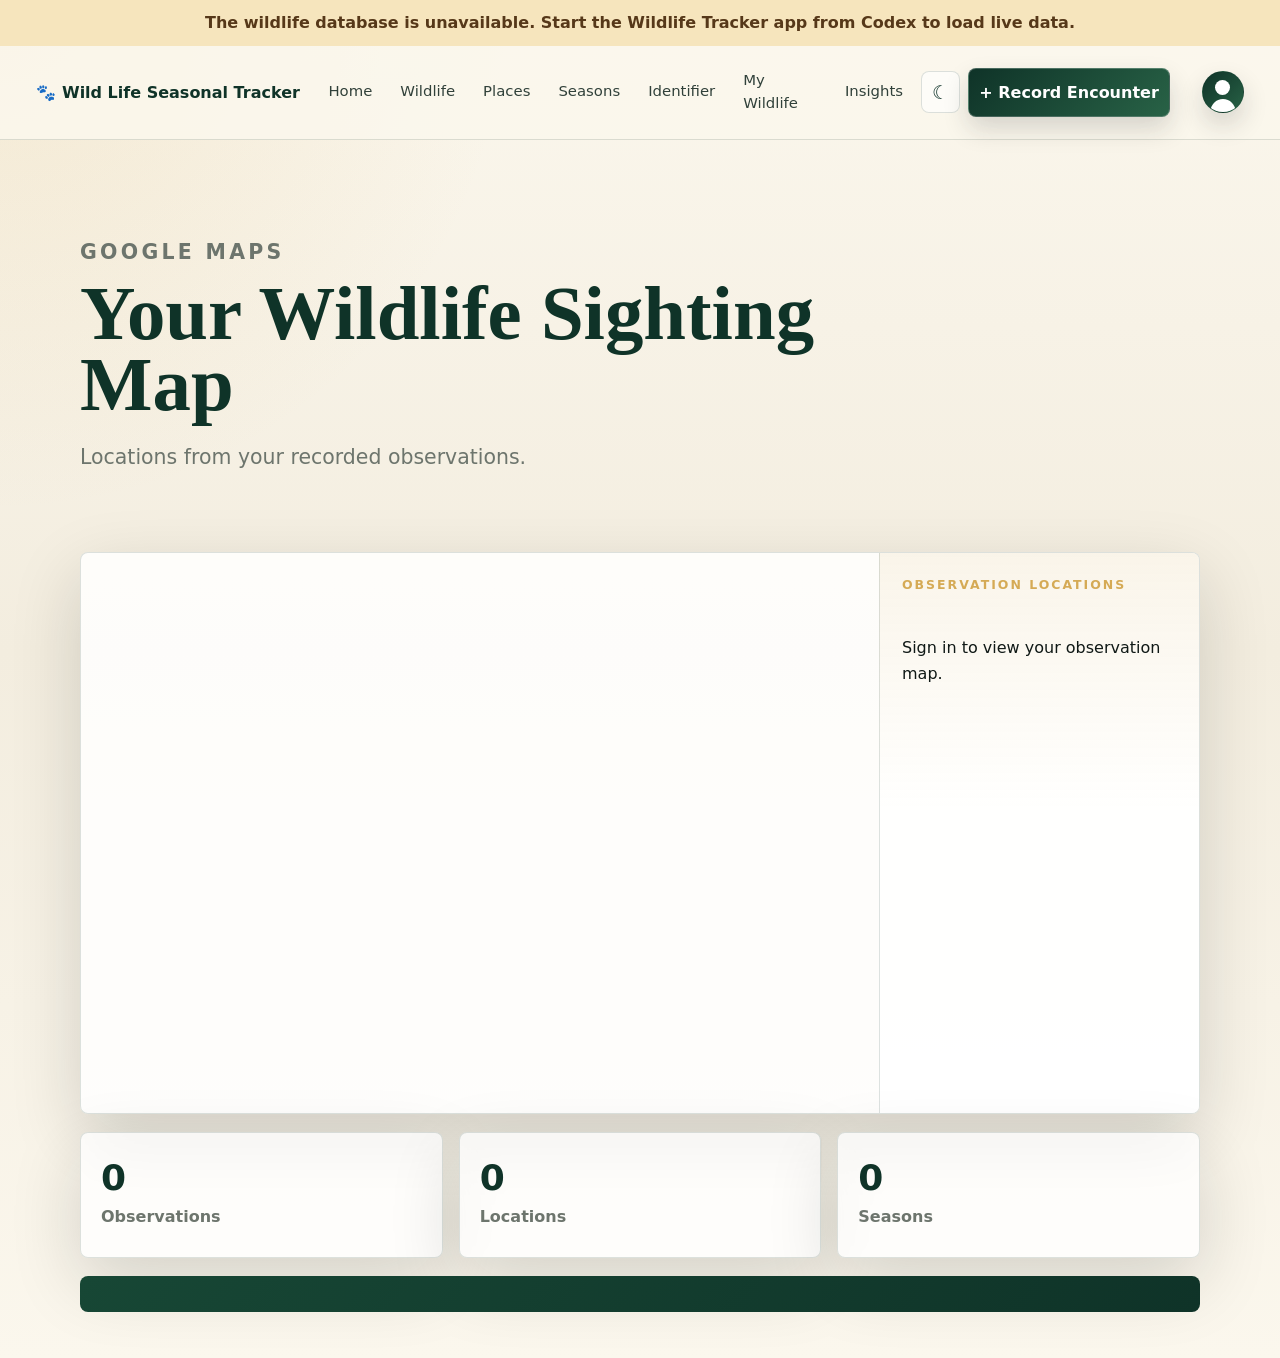
==== commit a64de247: "Add Java backend and SQL account sessions" ====
--- a/animal-map.html
+++ b/animal-map.html
@@ -4,7 +4,7 @@
 <body data-page="animal-map">
   <header class="site-header"></header>
   <main class="page-main">
-    <section class="page-title reveal"><p class="eyebrow">Google Maps</p><h1 id="mapTitle">Wildlife Sighting Map</h1><p id="mapSubtitle">Live Google Maps views for this animal's recorded locations.</p></section>
+    <section class="page-title reveal"><p class="eyebrow">Google Maps</p><h1 id="mapTitle">Wildlife Sighting Map</h1><p id="mapSubtitle">Your recorded animal sighting locations.</p></section>
     <section class="section">
       <div class="real-map-shell reveal" id="googleMapShell">
         <div class="map-frame-area">
--- a/css/style.css
+++ b/css/style.css
@@ -79,7 +79,7 @@
   margin: 0 auto;
   padding: 14px 22px;
   display: grid;
-  grid-template-columns: minmax(260px, 1fr) auto minmax(150px, 1fr);
+  grid-template-columns: minmax(260px, 1fr) auto minmax(52px, 1fr);
   align-items: center;
   justify-content: center;
   gap: 22px;
@@ -207,9 +207,8 @@
 }
 
 .account-menu {
-  position: fixed;
-  top: 26px;
-  right: 22px;
+  position: relative;
+  justify-self: end;
   z-index: 70;
 }
 
@@ -273,7 +272,12 @@
   transition: opacity .2s ease, transform .2s ease;
 }
 
+.account-menu:not(.open) .account-panel {
+  visibility: hidden;
+}
+
 .account-menu.open .account-panel {
+  visibility: visible;
   opacity: 1;
   pointer-events: auto;
   transform: translateY(0) scale(1);
@@ -465,6 +469,15 @@
 
 .auth-message.error {
   color: #9a2f1d;
+}
+
+.backend-notice {
+  margin: 0;
+  padding: 10px 18px;
+  color: #563819;
+  background: #f6e5bd;
+  text-align: center;
+  font-weight: 700;
 }
 
 .auth-form.pulse {
@@ -760,7 +773,7 @@
   margin-bottom: 22px;
 }
 
-.search-input, input, select {
+.search-input, input, select, textarea {
   min-height: 48px;
   padding: 12px 14px;
   border: 1px solid var(--line);
@@ -772,7 +785,8 @@
 
 html[data-theme="dark"] .search-input,
 html[data-theme="dark"] input,
-html[data-theme="dark"] select {
+html[data-theme="dark"] select,
+html[data-theme="dark"] textarea {
   background: rgba(7, 17, 14, .72);
   color: var(--charcoal);
 }
@@ -1134,6 +1148,8 @@
   grid-template-columns: repeat(2, minmax(0, 1fr));
   gap: 16px;
 }
+.form-grid .full-width { grid-column: 1 / -1; }
+textarea { width: 100%; min-height: 96px; resize: vertical; }
 label { display: grid; gap: 7px; color: var(--forest); font-weight: 850; }
 
 .time-field {
